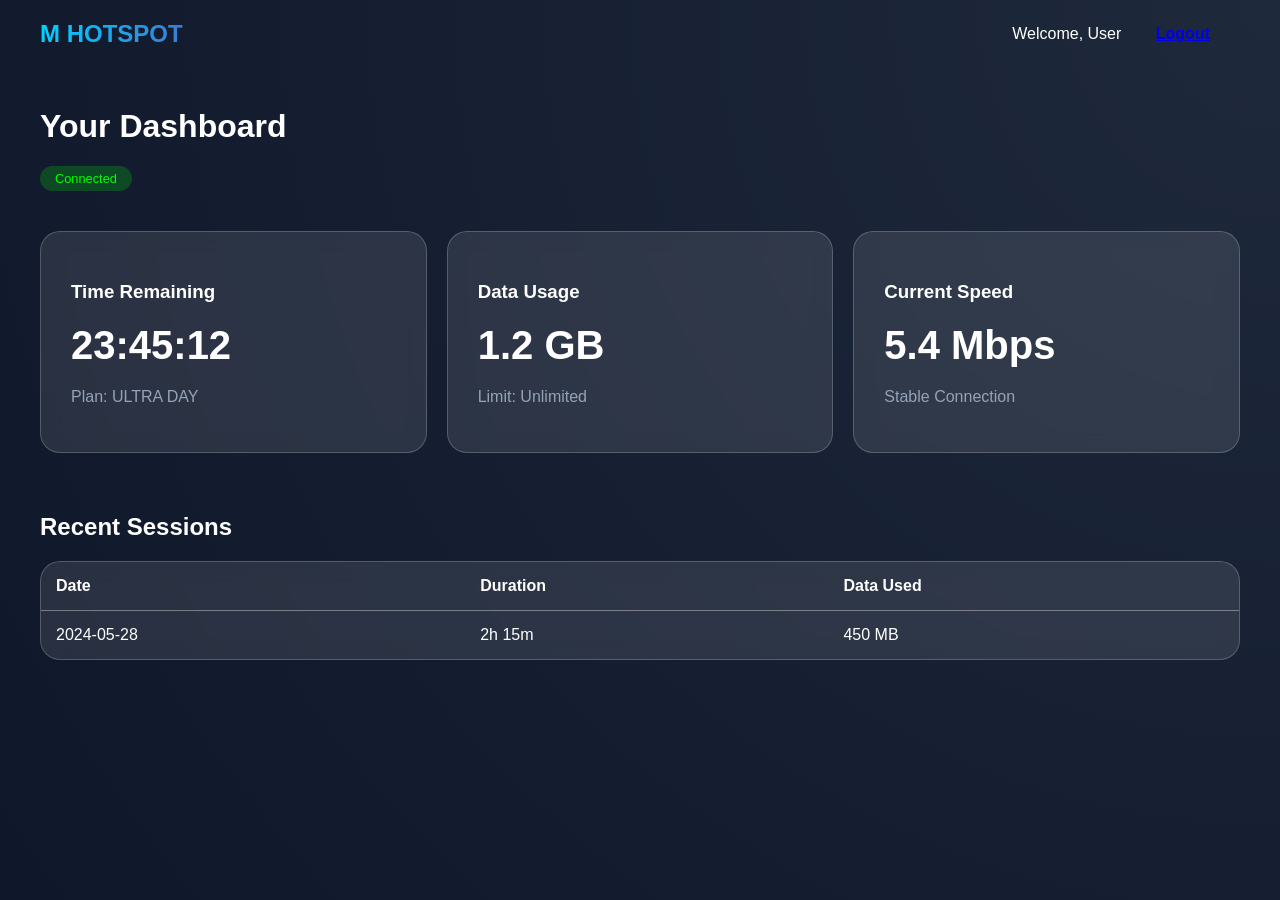
==== frontend/dashboard.html @ 4be18785 "Initial commit: M Hotspot Billing System core" ====
<!DOCTYPE html>
<html lang="en">
<head>
    <meta charset="UTF-8">
    <meta name="viewport" content="width=device-width, initial-scale=1.0">
    <title>Dashboard | M Hotspot</title>
    <link rel="stylesheet" href="css/style.css">
    <style>
        .dashboard-grid {
            display: grid;
            grid-template-columns: repeat(auto-fit, minmax(300px, 1fr));
            gap: 20px;
            margin-top: 40px;
        }
        .status-badge {
            display: inline-block;
            padding: 5px 15px;
            border-radius: 20px;
            background: #00ff0033;
            color: #00ff00;
            font-size: 0.8rem;
        }
    </style>
</head>
<body>
    <div class="container">
        <nav>
            <div class="logo">M HOTSPOT</div>
            <div class="nav-links">
                <span id="user-name">Welcome, User</span>
                <a href="index.html" class="btn btn-outline" onclick="localStorage.clear()">Logout</a>
            </div>
        </nav>

        <header style="margin-top: 40px;">
            <h1>Your Dashboard</h1>
            <div class="status-badge">Connected</div>
        </header>

        <div class="dashboard-grid">
            <div class="glass-card">
                <h3>Time Remaining</h3>
                <div style="font-size: 2.5rem; font-weight: 800; margin: 20px 0;">23:45:12</div>
                <p style="color: #94a3b8;">Plan: ULTRA DAY</p>
            </div>
            <div class="glass-card">
                <h3>Data Usage</h3>
                <div style="font-size: 2.5rem; font-weight: 800; margin: 20px 0;">1.2 GB</div>
                <p style="color: #94a3b8;">Limit: Unlimited</p>
            </div>
            <div class="glass-card">
                <h3>Current Speed</h3>
                <div style="font-size: 2.5rem; font-weight: 800; margin: 20px 0;">5.4 Mbps</div>
                <p style="color: #94a3b8;">Stable Connection</p>
            </div>
        </div>

        <section style="margin-top: 60px;">
            <h2>Recent Sessions</h2>
            <div class="glass-card" style="margin-top: 20px; padding: 0;">
                <table style="width: 100%; border-collapse: collapse;">
                    <thead style="border-bottom: 1px solid var(--glass-border);">
                        <tr>
                            <th style="padding: 15px; text-align: left;">Date</th>
                            <th style="padding: 15px; text-align: left;">Duration</th>
                            <th style="padding: 15px; text-align: left;">Data Used</th>
                        </tr>
                    </thead>
                    <tbody>
                        <tr>
                            <td style="padding: 15px;">2024-05-28</td>
                            <td style="padding: 15px;">2h 15m</td>
                            <td style="padding: 15px;">450 MB</td>
                        </tr>
                    </tbody>
                </table>
            </div>
        </section>
    </div>
</body>
</html>
---- frontend/css/style.css ----
:root {
    --primary: #00d2ff;
    --secondary: #3a7bd5;
    --dark: #0f172a;
    --glass: rgba(255, 255, 255, 0.1);
    --glass-border: rgba(255, 255, 255, 0.2);
}

body {
    margin: 0;
    font-family: 'Inter', sans-serif;
    background: radial-gradient(circle at top right, #1e293b, #0f172a);
    color: white;
    min-height: 100vh;
}

.container {
    max-width: 1200px;
    margin: 0 auto;
    padding: 0 20px;
}

nav {
    display: flex;
    justify-content: space-between;
    align-items: center;
    padding: 20px 0;
}

.logo {
    font-size: 24px;
    font-weight: bold;
    background: linear-gradient(to right, var(--primary), var(--secondary));
    -webkit-background-clip: text;
    -webkit-text-fill-color: transparent;
}

.hero {
    text-align: center;
    padding: 100px 0;
}

.hero h1 {
    font-size: 4rem;
    margin-bottom: 20px;
}

.hero p {
    font-size: 1.2rem;
    color: #94a3b8;
    max-width: 600px;
    margin: 0 auto 40px;
}

.glass-card {
    background: var(--glass);
    backdrop-filter: blur(10px);
    border: 1px solid var(--glass-border);
    border-radius: 20px;
    padding: 30px;
    transition: transform 0.3s ease;
}

.glass-card:hover {
    transform: translateY(-10px);
}

.plans-grid {
    display: grid;
    grid-template-columns: repeat(auto-fit, minmax(250px, 1fr));
    gap: 30px;
    margin-top: 50px;
}

.btn {
    padding: 12px 30px;
    border-radius: 30px;
    border: none;
    cursor: pointer;
    font-weight: 600;
    transition: all 0.3s ease;
}

.btn-primary {
    background: linear-gradient(to right, var(--primary), var(--secondary));
    color: white;
}

.btn-primary:hover {
    box-shadow: 0 0 20px rgba(0, 210, 255, 0.5);
}

.voucher-section {
    max-width: 500px;
    margin: 80px auto;
}

.input-group {
    display: flex;
    gap: 10px;
    margin-top: 20px;
}

input {
    flex: 1;
    background: var(--glass);
    border: 1px solid var(--glass-border);
    padding: 12px 20px;
    border-radius: 30px;
    color: white;
    outline: none;
}
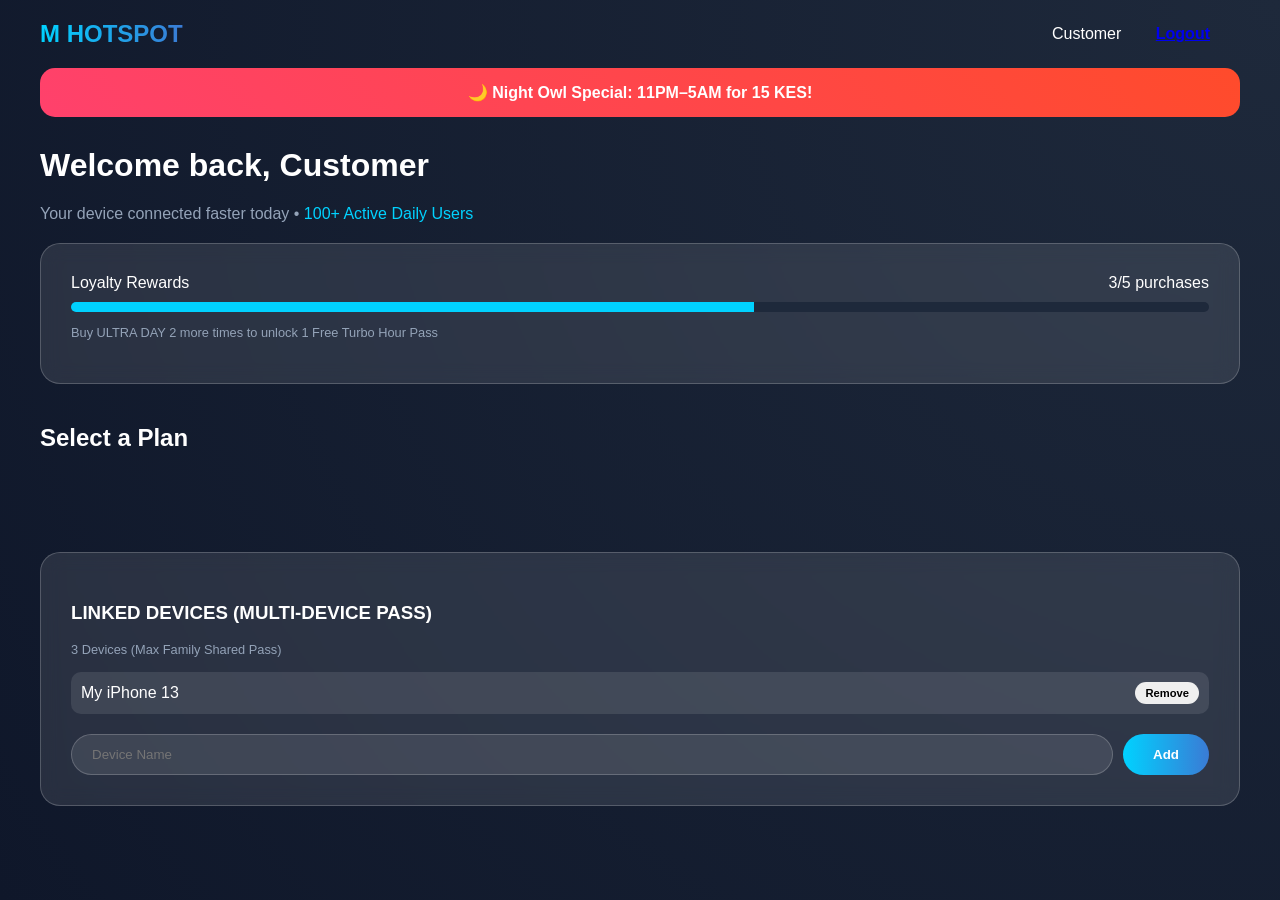
==== commit 1245d7d8: "Overhaul: Implement Phone+OTP auth, new plans, loyalty rewards, and multi-device management (no paym" ====
--- a/frontend/dashboard.html
+++ b/frontend/dashboard.html
@@ -6,20 +6,15 @@
     <title>Dashboard | M Hotspot</title>
     <link rel="stylesheet" href="css/style.css">
     <style>
-        .dashboard-grid {
-            display: grid;
-            grid-template-columns: repeat(auto-fit, minmax(300px, 1fr));
-            gap: 20px;
-            margin-top: 40px;
-        }
-        .status-badge {
-            display: inline-block;
-            padding: 5px 15px;
-            border-radius: 20px;
-            background: #00ff0033;
-            color: #00ff00;
-            font-size: 0.8rem;
-        }
+        .banner { background: linear-gradient(45deg, #ff416c, #ff4b2b); padding: 15px; border-radius: 15px; margin-bottom: 30px; text-align: center; font-weight: bold; }
+        .reward-box { margin-top: 20px; }
+        .progress-bar { background: #1e293b; height: 10px; border-radius: 5px; margin: 10px 0; overflow: hidden; }
+        .progress-fill { background: var(--primary); height: 100%; width: 60%; }
+        .tag { font-size: 0.7rem; padding: 2px 8px; border-radius: 10px; background: #00d2ff33; color: var(--primary); display: inline-block; margin-bottom: 5px; }
+        .plan-card { position: relative; }
+        .plan-tag { position: absolute; top: -10px; right: 10px; background: #ff4b2b; color: white; padding: 2px 10px; border-radius: 10px; font-size: 0.7rem; font-weight: bold; }
+        .device-list { margin-top: 20px; }
+        .device-item { display: flex; justify-content: space-between; align-items: center; padding: 10px; background: var(--glass); border-radius: 10px; margin-bottom: 10px; }
     </style>
 </head>
 <body>
@@ -27,55 +22,93 @@
         <nav>
             <div class="logo">M HOTSPOT</div>
             <div class="nav-links">
-                <span id="user-name">Welcome, User</span>
+                <span id="user-display">Welcome!</span>
                 <a href="index.html" class="btn btn-outline" onclick="localStorage.clear()">Logout</a>
             </div>
         </nav>
 
-        <header style="margin-top: 40px;">
-            <h1>Your Dashboard</h1>
-            <div class="status-badge">Connected</div>
+        <div class="banner">
+            🌙 Night Owl Special: 11PM–5AM for 15 KES!
+        </div>
+
+        <header>
+            <h1 id="welcome-msg">Welcome back!</h1>
+            <p style="color: #94a3b8;">Your device connected faster today • <span style="color: var(--primary);">100+ Active Daily Users</span></p>
         </header>
 
-        <div class="dashboard-grid">
-            <div class="glass-card">
-                <h3>Time Remaining</h3>
-                <div style="font-size: 2.5rem; font-weight: 800; margin: 20px 0;">23:45:12</div>
-                <p style="color: #94a3b8;">Plan: ULTRA DAY</p>
+        <section class="reward-box glass-card">
+            <div style="display: flex; justify-content: space-between;">
+                <span>Loyalty Rewards</span>
+                <span id="reward-status">3/5 purchases</span>
             </div>
-            <div class="glass-card">
-                <h3>Data Usage</h3>
-                <div style="font-size: 2.5rem; font-weight: 800; margin: 20px 0;">1.2 GB</div>
-                <p style="color: #94a3b8;">Limit: Unlimited</p>
-            </div>
-            <div class="glass-card">
-                <h3>Current Speed</h3>
-                <div style="font-size: 2.5rem; font-weight: 800; margin: 20px 0;">5.4 Mbps</div>
-                <p style="color: #94a3b8;">Stable Connection</p>
-            </div>
+            <div class="progress-bar"><div class="progress-fill" id="reward-progress" style="width: 60%;"></div></div>
+            <p id="reward-msg" style="font-size: 0.8rem; color: #94a3b8;">Buy ULTRA DAY 2 more times to unlock 1 Free Turbo Hour Pass</p>
+        </section>
+
+        <h2 style="margin-top: 40px;">Select a Plan</h2>
+        <div class="plans-grid" id="plans-list">
+            <!-- Plans loaded via JS -->
         </div>
 
-        <section style="margin-top: 60px;">
-            <h2>Recent Sessions</h2>
-            <div class="glass-card" style="margin-top: 20px; padding: 0;">
-                <table style="width: 100%; border-collapse: collapse;">
-                    <thead style="border-bottom: 1px solid var(--glass-border);">
-                        <tr>
-                            <th style="padding: 15px; text-align: left;">Date</th>
-                            <th style="padding: 15px; text-align: left;">Duration</th>
-                            <th style="padding: 15px; text-align: left;">Data Used</th>
-                        </tr>
-                    </thead>
-                    <tbody>
-                        <tr>
-                            <td style="padding: 15px;">2024-05-28</td>
-                            <td style="padding: 15px;">2h 15m</td>
-                            <td style="padding: 15px;">450 MB</td>
-                        </tr>
-                    </tbody>
-                </table>
+        <section class="glass-card device-list" style="margin-top: 50px;">
+            <h3>LINKED DEVICES (MULTI-DEVICE PASS)</h3>
+            <p style="font-size: 0.8rem; color: #94a3b8; margin-bottom: 15px;">3 Devices (Max Family Shared Pass)</p>
+            <div id="devices">
+                <div class="device-item">
+                    <span>My iPhone 13</span>
+                    <button class="btn btn-outline" style="padding: 5px 10px; font-size: 0.7rem;">Remove</button>
+                </div>
+            </div>
+            <div class="input-group">
+                <input type="text" id="new-device" placeholder="Device Name">
+                <button class="btn btn-primary" onclick="addDevice()">Add</button>
             </div>
         </section>
     </div>
+
+    <script>
+        const phone = localStorage.getItem('phone') || 'Customer';
+        document.getElementById('user-display').innerText = phone;
+        document.getElementById('welcome-msg').innerText = `Welcome back, ${phone}`;
+
+        async function loadPlans() {
+            const res = await fetch('/api/v1/plans/');
+            const plans = await res.json();
+            const container = document.getElementById('plans-list');
+            container.innerHTML = '';
+            
+            plans.forEach(plan => {
+                const card = document.createElement('div');
+                card.className = 'glass-card plan-card';
+                card.innerHTML = `
+                    ${plan.tag ? `<div class="plan-tag">${plan.tag}</div>` : ''}
+                    <h4>${plan.name}</h4>
+                    <div style="font-size: 1.5rem; font-weight: bold; margin: 10px 0;">${plan.price} KES</div>
+                    <ul style="font-size: 0.9rem; color: #94a3b8; margin-bottom: 20px;">
+                        <li>${plan.duration}</li>
+                        <li>${plan.speed} Speed</li>
+                    </ul>
+                    <button class="btn btn-primary" style="width: 100%;" onclick="selectPlan(${plan.id})">Select</button>
+                `;
+                container.appendChild(card);
+            });
+        }
+
+        async function selectPlan(id) {
+            alert('Plan selected! In this version, access is granted immediately without payment.');
+        }
+
+        function addDevice() {
+            const name = document.getElementById('new-device').value;
+            if(!name) return;
+            const div = document.createElement('div');
+            div.className = 'device-item';
+            div.innerHTML = `<span>${name}</span><button class="btn btn-outline" style="padding: 5px 10px; font-size: 0.7rem;" onclick="this.parentElement.remove()">Remove</button>`;
+            document.getElementById('devices').appendChild(div);
+            document.getElementById('new-device').value = '';
+        }
+
+        loadPlans();
+    </script>
 </body>
 </html>
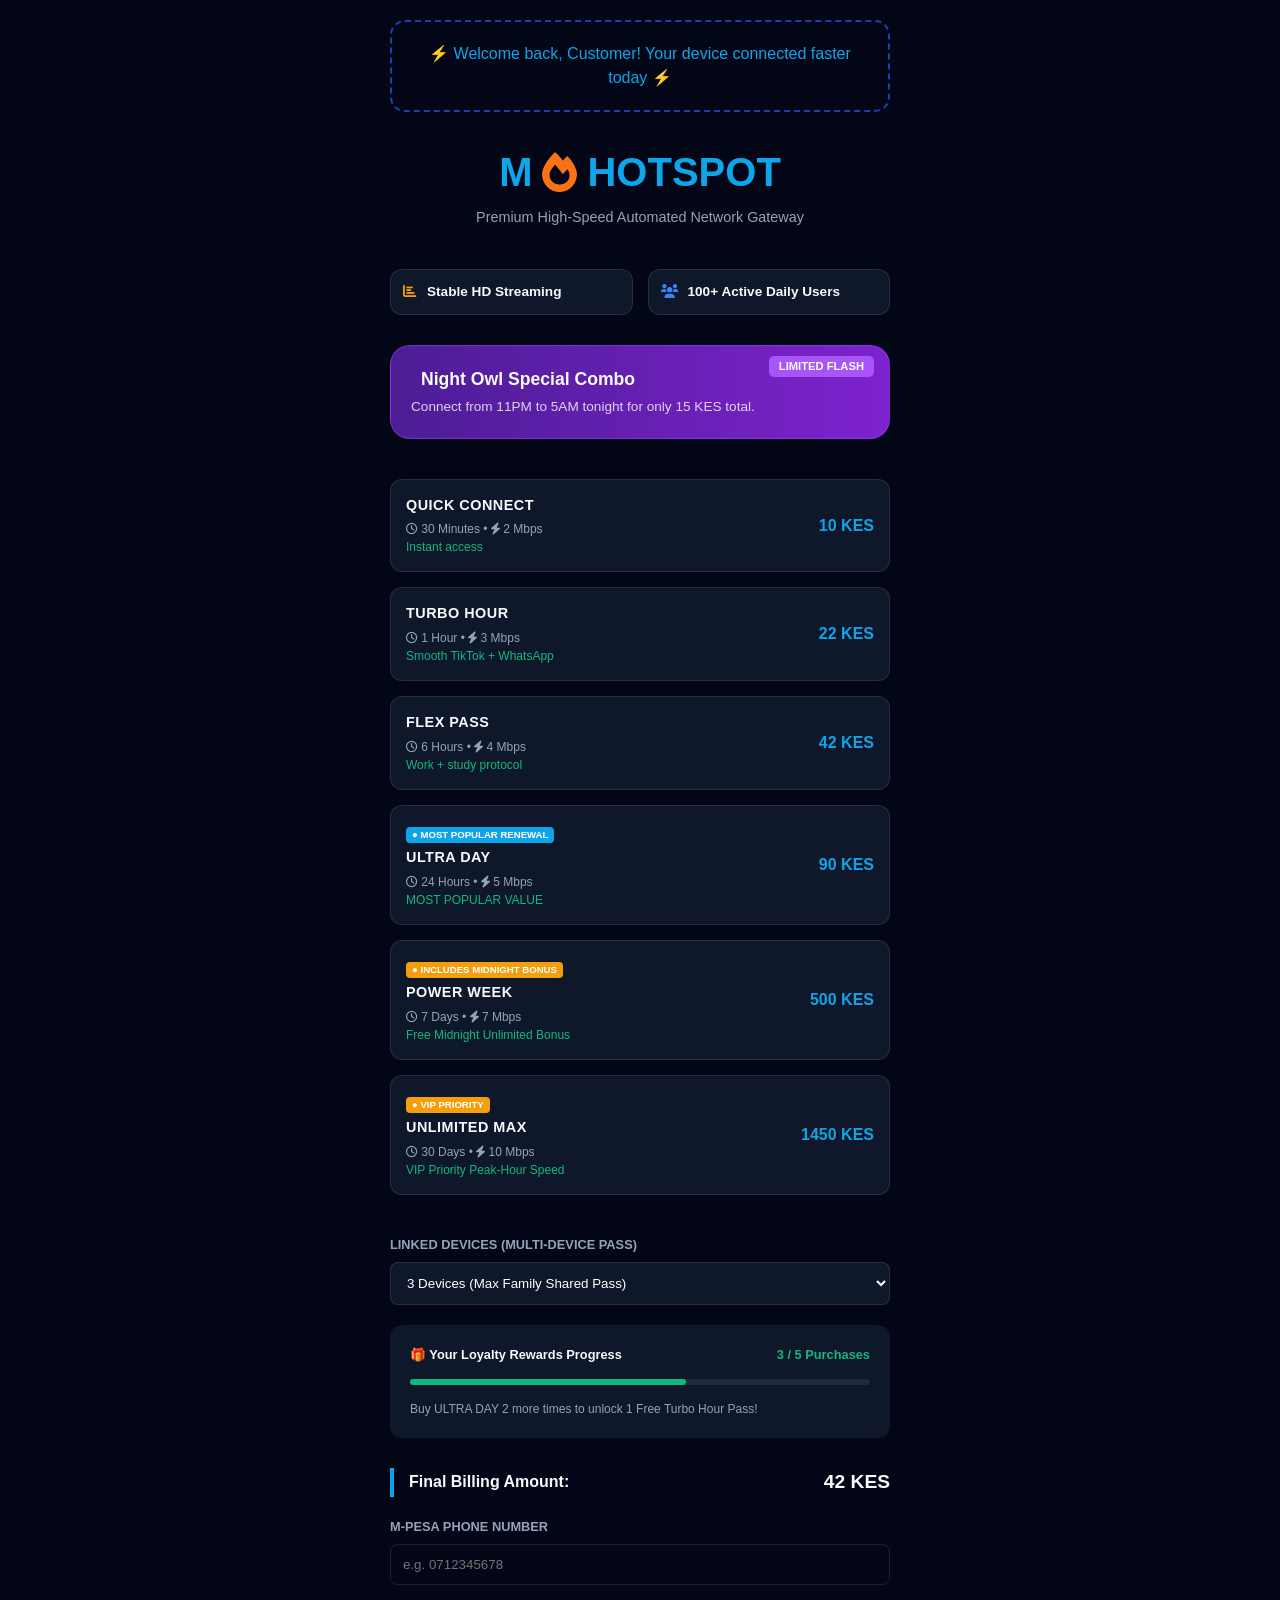
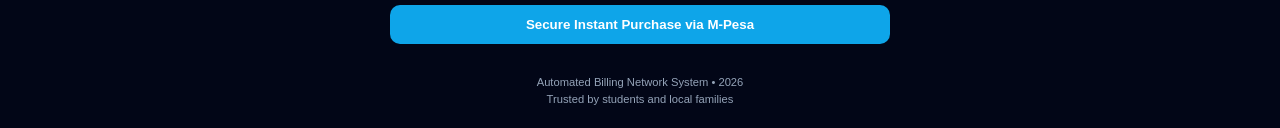
==== commit 5981f0d9: "UI Redesign: Exact match of provided screenshots with dashed welcome box, logo style, and detailed p" ====
--- a/frontend/dashboard.html
+++ b/frontend/dashboard.html
@@ -3,112 +3,139 @@
 <head>
     <meta charset="UTF-8">
     <meta name="viewport" content="width=device-width, initial-scale=1.0">
-    <title>Dashboard | M Hotspot</title>
+    <title>M Hotspot | Dashboard</title>
     <link rel="stylesheet" href="css/style.css">
-    <style>
-        .banner { background: linear-gradient(45deg, #ff416c, #ff4b2b); padding: 15px; border-radius: 15px; margin-bottom: 30px; text-align: center; font-weight: bold; }
-        .reward-box { margin-top: 20px; }
-        .progress-bar { background: #1e293b; height: 10px; border-radius: 5px; margin: 10px 0; overflow: hidden; }
-        .progress-fill { background: var(--primary); height: 100%; width: 60%; }
-        .tag { font-size: 0.7rem; padding: 2px 8px; border-radius: 10px; background: #00d2ff33; color: var(--primary); display: inline-block; margin-bottom: 5px; }
-        .plan-card { position: relative; }
-        .plan-tag { position: absolute; top: -10px; right: 10px; background: #ff4b2b; color: white; padding: 2px 10px; border-radius: 10px; font-size: 0.7rem; font-weight: bold; }
-        .device-list { margin-top: 20px; }
-        .device-item { display: flex; justify-content: space-between; align-items: center; padding: 10px; background: var(--glass); border-radius: 10px; margin-bottom: 10px; }
-    </style>
+    <link rel="stylesheet" href="https://cdnjs.cloudflare.com/ajax/libs/font-awesome/6.0.0/css/all.min.css">
 </head>
 <body>
     <div class="container">
-        <nav>
-            <div class="logo">M HOTSPOT</div>
-            <div class="nav-links">
-                <span id="user-display">Welcome!</span>
-                <a href="index.html" class="btn btn-outline" onclick="localStorage.clear()">Logout</a>
-            </div>
-        </nav>
-
-        <div class="banner">
-            🌙 Night Owl Special: 11PM–5AM for 15 KES!
+        <!-- Welcome Box -->
+        <div class="welcome-box">
+            ⚡ Welcome back, <span id="user-phone">Customer</span>! Your device connected faster today ⚡
         </div>
 
-        <header>
-            <h1 id="welcome-msg">Welcome back!</h1>
-            <p style="color: #94a3b8;">Your device connected faster today • <span style="color: var(--primary);">100+ Active Daily Users</span></p>
-        </header>
-
-        <section class="reward-box glass-card">
-            <div style="display: flex; justify-content: space-between;">
-                <span>Loyalty Rewards</span>
-                <span id="reward-status">3/5 purchases</span>
+        <!-- Logo -->
+        <div class="logo-container">
+            <div class="logo-main">
+                <span>M</span><i class="fas fa-fire fire"></i><span>HOTSPOT</span>
             </div>
-            <div class="progress-bar"><div class="progress-fill" id="reward-progress" style="width: 60%;"></div></div>
-            <p id="reward-msg" style="font-size: 0.8rem; color: #94a3b8;">Buy ULTRA DAY 2 more times to unlock 1 Free Turbo Hour Pass</p>
-        </section>
-
-        <h2 style="margin-top: 40px;">Select a Plan</h2>
-        <div class="plans-grid" id="plans-list">
-            <!-- Plans loaded via JS -->
+            <div class="logo-sub">Premium High-Speed Automated Network Gateway</div>
         </div>
 
-        <section class="glass-card device-list" style="margin-top: 50px;">
-            <h3>LINKED DEVICES (MULTI-DEVICE PASS)</h3>
-            <p style="font-size: 0.8rem; color: #94a3b8; margin-bottom: 15px;">3 Devices (Max Family Shared Pass)</p>
-            <div id="devices">
-                <div class="device-item">
-                    <span>My iPhone 13</span>
-                    <button class="btn btn-outline" style="padding: 5px 10px; font-size: 0.7rem;">Remove</button>
-                </div>
+        <!-- Stats Row -->
+        <div class="stats-row">
+            <div class="stat-card">
+                <i class="fas fa-chart-bar" style="color: #f59e0b;"></i>
+                <span>Stable HD Streaming</span>
             </div>
-            <div class="input-group">
-                <input type="text" id="new-device" placeholder="Device Name">
-                <button class="btn btn-primary" onclick="addDevice()">Add</button>
+            <div class="stat-card">
+                <i class="fas fa-users" style="color: #3b82f6;"></i>
+                <span>100+ Active Daily Users</span>
             </div>
-        </section>
+        </div>
+
+        <!-- Night Owl Banner -->
+        <div class="night-owl-banner">
+            <div class="banner-tag">LIMITED FLASH</div>
+            <div class="banner-title">
+                <i class="fas fa-owl"></i> Night Owl Special Combo
+            </div>
+            <div class="banner-desc">Connect from 11PM to 5AM tonight for only 15 KES total.</div>
+        </div>
+
+        <!-- Plans Section -->
+        <div id="plans-container">
+            <!-- Plans will be loaded here -->
+        </div>
+
+        <!-- Multi-Device Section -->
+        <div class="form-group" style="margin-top: 40px;">
+            <label>LINKED DEVICES (MULTI-DEVICE PASS)</label>
+            <select style="width: 100%; background: var(--card-bg); border: 1px solid var(--border); color: white; padding: 12px; border-radius: 8px;">
+                <option>3 Devices (Max Family Shared Pass)</option>
+            </select>
+        </div>
+
+        <!-- Loyalty Rewards -->
+        <div class="rewards-section">
+            <div style="display: flex; justify-content: space-between; font-size: 0.8rem; font-weight: 600;">
+                <span>🎁 Your Loyalty Rewards Progress</span>
+                <span style="color: #10b981;">3 / 5 Purchases</span>
+            </div>
+            <div class="progress-container">
+                <div class="progress-bar" style="width: 60%;"></div>
+            </div>
+            <div style="font-size: 0.75rem; color: var(--text-dim);">
+                Buy ULTRA DAY 2 more times to unlock 1 Free Turbo Hour Pass!
+            </div>
+        </div>
+
+        <!-- Final Billing -->
+        <div style="display: flex; justify-content: space-between; align-items: center; margin-bottom: 20px; border-left: 4px solid var(--primary); padding-left: 15px;">
+            <span style="font-weight: 700;">Final Billing Amount:</span>
+            <span style="font-weight: 800; font-size: 1.2rem;" id="final-amount">42 KES</span>
+        </div>
+
+        <!-- Payment Input -->
+        <div class="form-group">
+            <label>M-PESA PHONE NUMBER</label>
+            <input type="text" placeholder="e.g. 0712345678" id="mpesa-phone">
+        </div>
+
+        <button class="btn btn-primary" onclick="securePurchase()">
+            Secure Instant Purchase via M-Pesa
+        </button>
+
+        <div style="text-align: center; margin-top: 30px; font-size: 0.7rem; color: var(--text-dim);">
+            Automated Billing Network System • 2026<br>
+            Trusted by students and local families
+        </div>
     </div>
 
     <script>
-        const phone = localStorage.getItem('phone') || 'Customer';
-        document.getElementById('user-display').innerText = phone;
-        document.getElementById('welcome-msg').innerText = `Welcome back, ${phone}`;
+        const userPhone = localStorage.getItem('phone') || 'Customer';
+        document.getElementById('user-phone').innerText = userPhone;
+        document.getElementById('mpesa-phone').value = userPhone === 'Customer' ? '' : userPhone;
 
-        async function loadPlans() {
-            const res = await fetch('/api/v1/plans/');
-            const plans = await res.json();
-            const container = document.getElementById('plans-list');
-            container.innerHTML = '';
-            
-            plans.forEach(plan => {
-                const card = document.createElement('div');
-                card.className = 'glass-card plan-card';
-                card.innerHTML = `
-                    ${plan.tag ? `<div class="plan-tag">${plan.tag}</div>` : ''}
-                    <h4>${plan.name}</h4>
-                    <div style="font-size: 1.5rem; font-weight: bold; margin: 10px 0;">${plan.price} KES</div>
-                    <ul style="font-size: 0.9rem; color: #94a3b8; margin-bottom: 20px;">
-                        <li>${plan.duration}</li>
-                        <li>${plan.speed} Speed</li>
-                    </ul>
-                    <button class="btn btn-primary" style="width: 100%;" onclick="selectPlan(${plan.id})">Select</button>
-                `;
-                container.appendChild(card);
-            });
+        const PLANS = [
+            { id: 1, name: "QUICK CONNECT", price: 10, time: "30 Minutes", speed: "2 Mbps", desc: "Instant access" },
+            { id: 2, name: "TURBO HOUR", price: 22, time: "1 Hour", speed: "3 Mbps", desc: "Smooth TikTok + WhatsApp" },
+            { id: 3, name: "FLEX PASS", price: 42, time: "6 Hours", speed: "4 Mbps", desc: "Work + study protocol" },
+            { id: 4, name: "ULTRA DAY", price: 90, time: "24 Hours", speed: "5 Mbps", desc: "MOST POPULAR VALUE", tag: "MOST POPULAR RENEWAL" },
+            { id: 5, name: "POWER WEEK", price: 500, time: "7 Days", speed: "7 Mbps", desc: "Free Midnight Unlimited Bonus", tag: "INCLUDES MIDNIGHT BONUS" },
+            { id: 6, name: "UNLIMITED MAX", price: 1450, time: "30 Days", speed: "10 Mbps", desc: "VIP Priority Peak-Hour Speed", tag: "VIP PRIORITY" }
+        ];
+
+        function renderPlans() {
+            const container = document.getElementById('plans-container');
+            container.innerHTML = PLANS.map(plan => `
+                <div class="plan-card" onclick="selectPlan(${plan.id}, ${plan.price})">
+                    <div class="plan-info">
+                        ${plan.tag ? `<div style="font-size: 0.6rem; background: ${plan.id === 4 ? '#0ea5e9' : '#f59e0b'}; color: white; padding: 1px 6px; border-radius: 4px; display: inline-block; margin-bottom: 4px; font-weight: 800;">● ${plan.tag}</div>` : ''}
+                        <h4>${plan.name}</h4>
+                        <div class="plan-details">
+                            <i class="far fa-clock"></i> ${plan.time} • <i class="fas fa-bolt"></i> ${plan.speed}<br>
+                            <span style="color: #10b981;">${plan.desc}</span>
+                        </div>
+                    </div>
+                    <div class="plan-price">${plan.price} KES</div>
+                </div>
+            `).join('');
         }
 
-        async function selectPlan(id) {
-            alert('Plan selected! In this version, access is granted immediately without payment.');
+        function selectPlan(id, price) {
+            document.getElementById('final-amount').innerText = price + ' KES';
+            // Visual feedback
+            const cards = document.querySelectorAll('.plan-card');
+            cards.forEach(c => c.style.borderColor = 'rgba(255, 255, 255, 0.1)');
+            event.currentTarget.style.borderColor = '#0ea5e9';
         }
 
-        function addDevice() {
-            const name = document.getElementById('new-device').value;
-            if(!name) return;
-            const div = document.createElement('div');
-            div.className = 'device-item';
-            div.innerHTML = `<span>${name}</span><button class="btn btn-outline" style="padding: 5px 10px; font-size: 0.7rem;" onclick="this.parentElement.remove()">Remove</button>`;
-            document.getElementById('devices').appendChild(div);
-            document.getElementById('new-device').value = '';
+        function securePurchase() {
+            alert('Initiating Secure M-Pesa STK Push... (Simulation)');
         }
 
-        loadPlans();
+        renderPlans();
     </script>
 </body>
 </html>
--- a/frontend/css/style.css
+++ b/frontend/css/style.css
@@ -1,112 +1,193 @@
 :root {
-    --primary: #00d2ff;
-    --secondary: #3a7bd5;
-    --dark: #0f172a;
-    --glass: rgba(255, 255, 255, 0.1);
-    --glass-border: rgba(255, 255, 255, 0.2);
+    --bg-dark: #020617;
+    --card-bg: #0f172a;
+    --primary: #0ea5e9;
+    --secondary: #3b82f6;
+    --accent: #f97316;
+    --purple: #a855f7;
+    --text-main: #f8fafc;
+    --text-dim: #94a3b8;
+    --border: rgba(255, 255, 255, 0.1);
 }
 
 body {
     margin: 0;
-    font-family: 'Inter', sans-serif;
-    background: radial-gradient(circle at top right, #1e293b, #0f172a);
-    color: white;
-    min-height: 100vh;
+    font-family: 'Inter', -apple-system, sans-serif;
+    background-color: var(--bg-dark);
+    color: var(--text-main);
+    line-height: 1.5;
 }
 
 .container {
-    max-width: 1200px;
+    max-width: 500px;
     margin: 0 auto;
-    padding: 0 20px;
+    padding: 20px;
 }
 
-nav {
+/* Welcome Box */
+.welcome-box {
+    border: 2px dashed #1e40af;
+    border-radius: 15px;
+    padding: 20px;
+    text-align: center;
+    margin-bottom: 30px;
+    color: var(--primary);
+    font-weight: 500;
+}
+
+/* Logo Section */
+.logo-container {
+    text-align: center;
+    margin-bottom: 40px;
+}
+
+.logo-main {
+    font-size: 2.5rem;
+    font-weight: 800;
+    display: flex;
+    align-items: center;
+    justify-content: center;
+    gap: 10px;
+}
+
+.logo-main span { color: var(--primary); }
+.logo-main .fire { color: var(--accent); }
+
+.logo-sub {
+    color: var(--text-dim);
+    font-size: 0.9rem;
+    margin-top: 5px;
+}
+
+/* Stats Row */
+.stats-row {
+    display: grid;
+    grid-template-columns: 1fr 1fr;
+    gap: 15px;
+    margin-bottom: 30px;
+}
+
+.stat-card {
+    background: var(--card-bg);
+    border: 1px solid var(--border);
+    border-radius: 12px;
+    padding: 12px;
+    display: flex;
+    align-items: center;
+    gap: 10px;
+    font-size: 0.85rem;
+    font-weight: 600;
+}
+
+/* Night Owl Banner */
+.night-owl-banner {
+    background: linear-gradient(to right, #4c1d95, #7e22ce);
+    border-radius: 20px;
+    padding: 20px;
+    position: relative;
+    margin-bottom: 40px;
+    border: 1px solid rgba(168, 85, 247, 0.4);
+}
+
+.banner-tag {
+    position: absolute;
+    top: 10px;
+    right: 15px;
+    background: var(--purple);
+    color: white;
+    font-size: 0.7rem;
+    font-weight: 800;
+    padding: 2px 10px;
+    border-radius: 5px;
+}
+
+.banner-title {
+    display: flex;
+    align-items: center;
+    gap: 10px;
+    font-weight: 700;
+    font-size: 1.1rem;
+}
+
+.banner-desc {
+    color: rgba(255, 255, 255, 0.8);
+    font-size: 0.85rem;
+    margin-top: 5px;
+}
+
+/* Plan Cards */
+.plan-card {
+    background: var(--card-bg);
+    border: 1px solid var(--border);
+    border-radius: 12px;
+    padding: 15px;
+    margin-bottom: 15px;
     display: flex;
     justify-content: space-between;
     align-items: center;
-    padding: 20px 0;
+    cursor: pointer;
+    transition: all 0.2s;
 }
 
-.logo {
-    font-size: 24px;
-    font-weight: bold;
-    background: linear-gradient(to right, var(--primary), var(--secondary));
-    -webkit-background-clip: text;
-    -webkit-text-fill-color: transparent;
+.plan-card:hover {
+    border-color: var(--primary);
 }
 
-.hero {
-    text-align: center;
-    padding: 100px 0;
-}
+.plan-info h4 { margin: 0; font-size: 0.9rem; text-transform: uppercase; letter-spacing: 0.5px; }
+.plan-details { font-size: 0.75rem; color: var(--text-dim); margin-top: 4px; }
+.plan-price { font-weight: 800; color: var(--primary); }
 
-.hero h1 {
-    font-size: 4rem;
-    margin-bottom: 20px;
-}
-
-.hero p {
-    font-size: 1.2rem;
-    color: #94a3b8;
-    max-width: 600px;
-    margin: 0 auto 40px;
-}
-
-.glass-card {
-    background: var(--glass);
-    backdrop-filter: blur(10px);
-    border: 1px solid var(--glass-border);
-    border-radius: 20px;
-    padding: 30px;
-    transition: transform 0.3s ease;
-}
-
-.glass-card:hover {
-    transform: translateY(-10px);
-}
-
-.plans-grid {
-    display: grid;
-    grid-template-columns: repeat(auto-fit, minmax(250px, 1fr));
-    gap: 30px;
-    margin-top: 50px;
-}
-
+/* Buttons */
 .btn {
-    padding: 12px 30px;
-    border-radius: 30px;
+    border-radius: 10px;
+    padding: 12px 20px;
+    font-weight: 700;
     border: none;
     cursor: pointer;
-    font-weight: 600;
-    transition: all 0.3s ease;
+    transition: all 0.2s;
 }
 
 .btn-primary {
-    background: linear-gradient(to right, var(--primary), var(--secondary));
+    background: var(--primary);
     color: white;
+    width: 100%;
 }
 
 .btn-primary:hover {
-    box-shadow: 0 0 20px rgba(0, 210, 255, 0.5);
+    filter: brightness(1.1);
 }
 
-.voucher-section {
-    max-width: 500px;
-    margin: 80px auto;
+/* Forms */
+.form-group { margin-bottom: 20px; }
+label { display: block; font-size: 0.8rem; color: var(--text-dim); margin-bottom: 8px; text-transform: uppercase; font-weight: 600; }
+input {
+    width: 100%;
+    background: var(--bg-dark);
+    border: 1px solid var(--border);
+    padding: 12px;
+    border-radius: 8px;
+    color: white;
+    box-sizing: border-box;
+}
+input:focus { border-color: var(--primary); outline: none; }
+
+/* Rewards Section */
+.rewards-section {
+    background: var(--card-bg);
+    padding: 20px;
+    border-radius: 12px;
+    margin-bottom: 30px;
 }
 
-.input-group {
-    display: flex;
-    gap: 10px;
-    margin-top: 20px;
+.progress-container {
+    height: 6px;
+    background: #1e293b;
+    border-radius: 3px;
+    margin: 15px 0;
 }
 
-input {
-    flex: 1;
-    background: var(--glass);
-    border: 1px solid var(--glass-border);
-    padding: 12px 20px;
-    border-radius: 30px;
-    color: white;
-    outline: none;
+.progress-bar {
+    height: 100%;
+    background: #10b981;
+    border-radius: 3px;
 }
